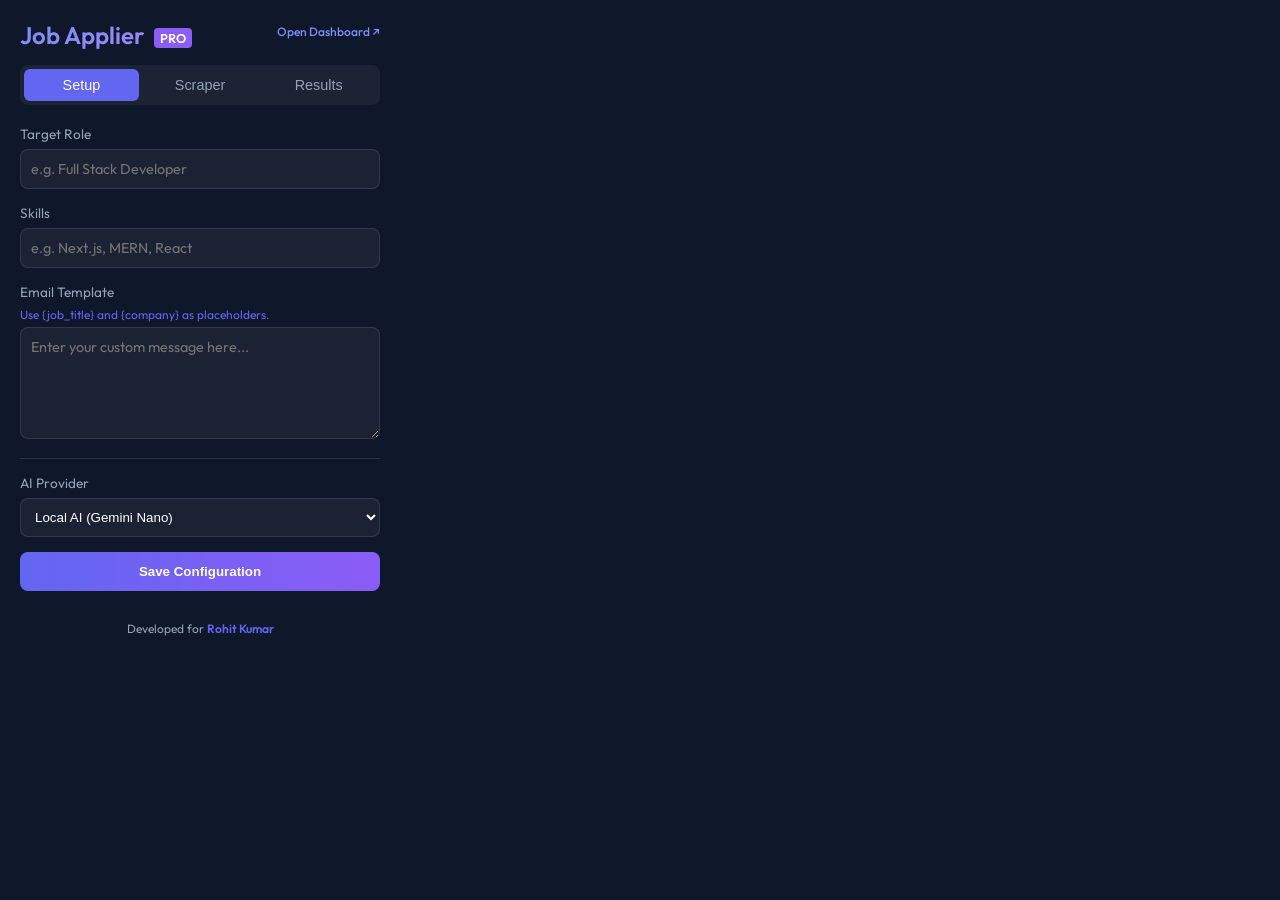
==== popup/popup.html @ cae31418 "init" ====
<!DOCTYPE html>
<html lang="en">
<head>
  <meta charset="UTF-8">
  <meta name="viewport" content="width=device-width, initial-scale=1.0">
  <title>Rohit's Job Applier</title>
  <link rel="stylesheet" href="popup.css">
  <link href="https://fonts.googleapis.com/css2?family=Outfit:wght@300;400;600&display=swap" rel="stylesheet">
</head>
<body>
  <div class="container">
    <header>
      <h1>Job Applier <span>PRO</span></h1>
      <div class="header-actions">
        <a href="../src/dashboard/index.html" target="_blank" class="dashboard-link">Open Dashboard ↗</a>
      </div>
      <div class="tabs">
        <button class="tab-btn active" data-tab="setup">Setup</button>
        <button class="tab-btn" data-tab="scraper">Scraper</button>
        <button class="tab-btn" data-tab="results">Results</button>
      </div>
    </header>

    <main>
      <!-- Setup Tab -->
      <section id="setup" class="tab-content active">
        <div class="input-group">
          <label for="role">Target Role</label>
          <input type="text" id="role" placeholder="e.g. Full Stack Developer">
        </div>
        <div class="input-group">
          <label for="skills">Skills</label>
          <input type="text" id="skills" placeholder="e.g. Next.js, MERN, React">
        </div>
        <div class="input-group">
          <label for="template">Email Template</label>
          <div class="helper-text">Use {job_title} and {company} as placeholders.</div>
          <textarea id="template" rows="5" placeholder="Enter your custom message here..."></textarea>
        </div>

        <!-- AI Config Section -->
        <div class="ai-config-group" style="padding-top: 15px; border-top: 1px solid rgba(255,255,255,0.1); margin-top: 15px;">
          <div class="input-group">
            <label for="ai-provider">AI Provider</label>
            <select id="ai-provider" style="width: 100%; background: var(--glass); border: 1px solid rgba(255,255,255,0.1); border-radius: 8px; padding: 10px; color: white;">
              <option value="gemini">Local AI (Gemini Nano)</option>
              <option value="openai">Cloud AI (ChatGPT)</option>
            </select>
          </div>
          <div id="openai-settings" class="hidden">
            <div class="input-group">
              <label for="openai-key">OpenAI API Key</label>
              <input type="password" id="openai-key" placeholder="sk-...">
            </div>
          </div>
        </div>

        <button id="save-settings" class="primary-btn">Save Configuration</button>
      </section>

      <!-- Scraper Tab -->
      <section id="scraper" class="tab-content">
        <div class="status-card">
          <div class="status-icon">🚀</div>
          <div class="status-info">
            <h3>Ready to Launch</h3>
            <p>Enter role & skills in Setup first, then click below to start scraping LinkedIn.</p>
          </div>
        </div>
        <button id="start-search" class="primary-btn">Start Search & Scrape</button>
        <div id="scraping-progress" class="progress-bar-container hidden">
          <div class="progress-bar"></div>
          <div class="live-status" style="font-size: 0.8rem; color: var(--primary); margin-top: 5px; font-weight: 600;">Initializing AI...</div>
          <p>Posts Analyzed: <span id="found-count">0</span></p>
        </div>
      </section>

      <!-- Results Tab -->
      <section id="results" class="tab-content">
        <div class="results-header">
           <button id="clear-leads" class="danger-btn">Clear All Results</button>
        </div>
        <div class="table-container">
          <table id="results-table">
            <thead>
              <tr>
                <th>Company</th>
                <th>Role</th>
                <th>Email</th>
                <th>Action</th>
              </tr>
            </thead>
            <tbody>
              <!-- Results populated here -->
            </tbody>
          </table>
          <div id="no-results" class="empty-state">
            No leads found yet. Start scraping!
          </div>
        </div>
      </section>
    </main>

    <footer>
      <p>Developed for <span>Rohit Kumar</span></p>
    </footer>
  </div>
  <script src="popup.js"></script>
</body>
</html>
---- popup/popup.css ----
:root {
  --primary: #6366f1;
  --primary-hover: #4f46e5;
  --bg-dark: #0f172a;
  --card-bg: rgba(30, 41, 59, 0.7);
  --text-main: #f8fafc;
  --text-dim: #94a3b8;
  --accent: #8b5cf6;
  --glass: rgba(255, 255, 255, 0.05);
}

* {
  box-sizing: border-box;
  margin: 0;
  padding: 0;
}

body {
  width: 400px;
  background-color: var(--bg-dark);
  color: var(--text-main);
  font-family: 'Outfit', sans-serif;
  overflow-x: hidden;
}

.container {
  padding: 20px;
  display: flex;
  flex-direction: column;
  gap: 20px;
}

header {
  position: relative;
}

.header-actions {
  position: absolute;
  top: 0;
  right: 0;
}

.dashboard-link {
  font-size: 0.75rem;
  color: #818cf8;
  text-decoration: none;
  font-weight: 500;
  transition: opacity 0.2s;
}

.dashboard-link:hover {
  text-decoration: underline;
  opacity: 0.8;
}

header h1 {
  font-size: 1.5rem;
  font-weight: 600;
  margin-bottom: 15px;
  background: linear-gradient(to right, #818cf8, #c084fc);
  -webkit-background-clip: text;
  -webkit-text-fill-color: transparent;
}

header h1 span {
  font-size: 0.8rem;
  vertical-align: middle;
  background: var(--accent);
  color: white;
  -webkit-text-fill-color: white;
  padding: 2px 6px;
  border-radius: 4px;
  margin-left: 5px;
}

.tabs {
  display: flex;
  background: var(--glass);
  padding: 4px;
  border-radius: 8px;
  gap: 4px;
}

.tab-btn {
  flex: 1;
  background: transparent;
  border: none;
  color: var(--text-dim);
  padding: 8px;
  border-radius: 6px;
  cursor: pointer;
  font-size: 0.9rem;
  transition: all 0.2s;
}

.tab-btn.active {
  background: var(--primary);
  color: white;
}

main {
  min-height: 300px;
}

.tab-content {
  display: none;
  animation: fadeIn 0.3s ease;
}

.tab-content.active {
  display: block;
}

@keyframes fadeIn {
  from { opacity: 0; transform: translateY(5px); }
  to { opacity: 1; transform: translateY(0); }
}

.input-group {
  margin-bottom: 15px;
}

label {
  display: block;
  font-size: 0.85rem;
  color: var(--text-dim);
  margin-bottom: 6px;
}

input, textarea {
  width: 100%;
  background: var(--glass);
  border: 1px solid rgba(255, 255, 255, 0.1);
  border-radius: 8px;
  padding: 10px;
  color: white;
  font-size: 0.9rem;
  font-family: inherit;
}

input:focus, textarea:focus {
  outline: none;
  border-color: var(--primary);
  box-shadow: 0 0 0 2px rgba(99, 102, 241, 0.2);
}

.helper-text {
  font-size: 0.75rem;
  color: #6366f1;
  margin-bottom: 5px;
}

.primary-btn {
  width: 100%;
  background: linear-gradient(to right, var(--primary), var(--accent));
  color: white;
  border: none;
  padding: 12px;
  border-radius: 8px;
  font-weight: 600;
  cursor: pointer;
  transition: opacity 0.2s;
}

.primary-btn:hover {
  opacity: 0.9;
}

.status-card {
  background: var(--card-bg);
  border-radius: 12px;
  padding: 20px;
  display: flex;
  align-items: center;
  gap: 15px;
  margin-bottom: 20px;
  border: 1px solid rgba(255, 255, 255, 0.1);
}

.status-icon {
  font-size: 2rem;
}

.status-info h3 {
  font-size: 1rem;
  margin-bottom: 4px;
}

.status-info p {
  font-size: 0.8rem;
  color: var(--text-dim);
}

.progress-bar-container {
  margin-top: 20px;
  text-align: center;
}

.progress-bar {
  height: 6px;
  background: var(--glass);
  border-radius: 3px;
  overflow: hidden;
  margin-bottom: 10px;
  position: relative;
}

.progress-bar::after {
  content: '';
  position: absolute;
  top: 0;
  left: 0;
  height: 100%;
  width: 50%;
  background: var(--primary);
  animation: loading 2s infinite ease-in-out;
}

@keyframes loading {
  0% { transform: translateX(-100%); }
  100% { transform: translateX(200%); }
}

.table-container {
  max-height: 400px;
  overflow-y: auto;
}

table {
  width: 100%;
  border-collapse: collapse;
  font-size: 0.85rem;
}

th {
  text-align: left;
  color: var(--text-dim);
  padding: 10px;
  border-bottom: 1px solid rgba(255, 255, 255, 0.1);
}

td {
  padding: 12px 10px;
  border-bottom: 1px solid rgba(255, 255, 255, 0.05);
}

.action-btn {
  background: rgba(99, 102, 241, 0.15);
  color: #818cf8;
  border: none;
  padding: 5px 10px;
  border-radius: 4px;
  cursor: pointer;
  font-weight: 600;
}

.action-btn:hover {
  background: var(--primary);
  color: white;
}

.empty-state {
  text-align: center;
  padding: 40px 20px;
  color: var(--text-dim);
  font-style: italic;
}

footer {
  margin-top: 10px;
  text-align: center;
  font-size: 0.75rem;
  color: var(--text-dim);
}

footer span {
  color: var(--primary);
  font-weight: 600;
}

.hidden {
  display: none;
}
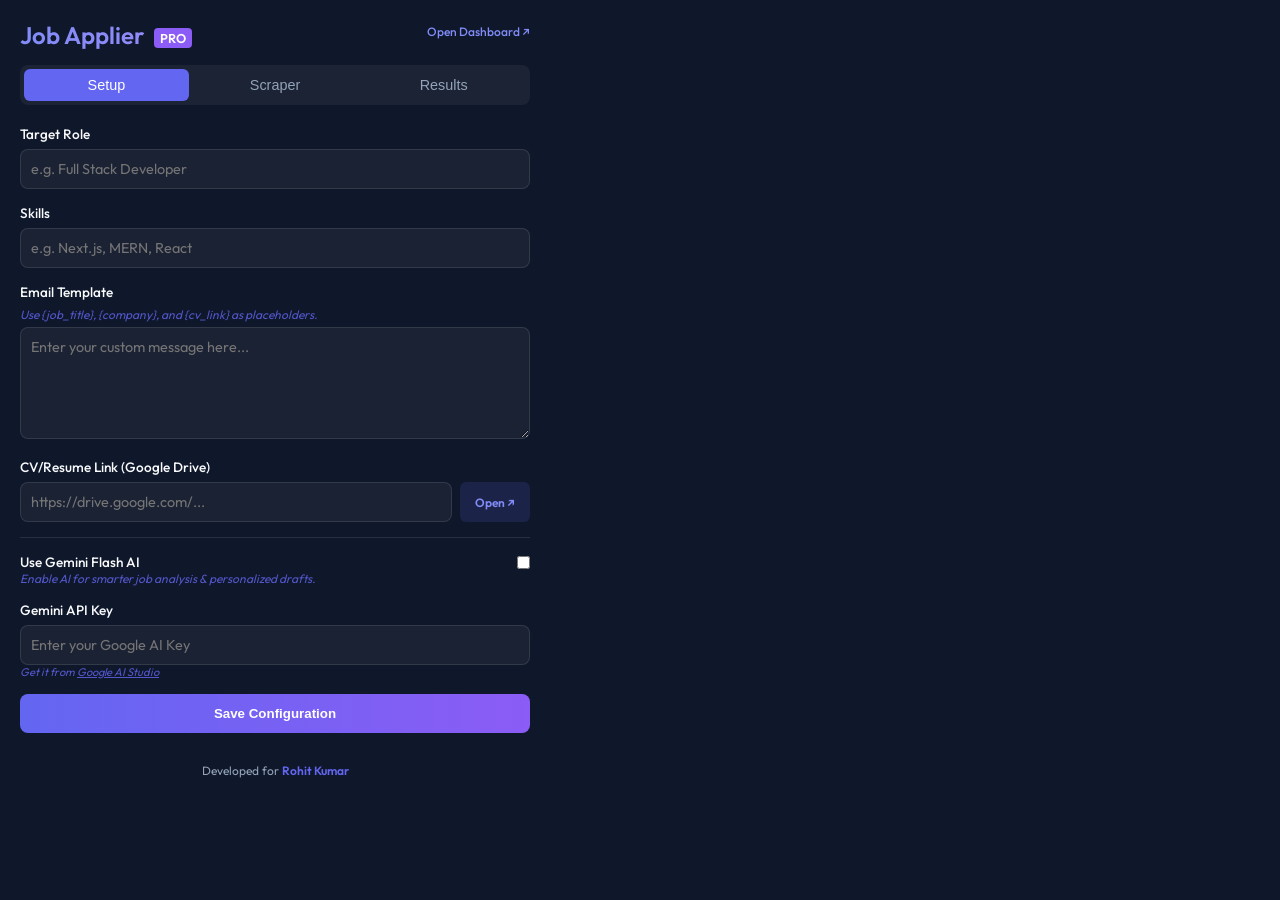
==== commit 5d3024a1: "🚀 Modernized Job Applier: Gemini Flash AI integration, CV Link validation, Time Filters, and Premium" ====
--- a/popup/popup.html
+++ b/popup/popup.html
@@ -34,23 +34,31 @@
         </div>
         <div class="input-group">
           <label for="template">Email Template</label>
-          <div class="helper-text">Use {job_title} and {company} as placeholders.</div>
+          <div class="helper-text">Use {job_title}, {company}, and {cv_link} as placeholders.</div>
           <textarea id="template" rows="5" placeholder="Enter your custom message here..."></textarea>
+        </div>
+        <div class="input-group">
+          <label for="cv-link">CV/Resume Link (Google Drive)</label>
+          <div style="display: flex; gap: 8px;">
+            <input type="text" id="cv-link" placeholder="https://drive.google.com/..." style="flex: 1;">
+            <a id="open-cv" href="#" target="_blank" class="action-btn" style="display: flex; align-items: center; justify-content: center; text-decoration: none; padding: 0 15px;">Open ↗</a>
+          </div>
         </div>
 
         <!-- AI Config Section -->
         <div class="ai-config-group" style="padding-top: 15px; border-top: 1px solid rgba(255,255,255,0.1); margin-top: 15px;">
           <div class="input-group">
-            <label for="ai-provider">AI Provider</label>
-            <select id="ai-provider" style="width: 100%; background: var(--glass); border: 1px solid rgba(255,255,255,0.1); border-radius: 8px; padding: 10px; color: white;">
-              <option value="gemini">Local AI (Gemini Nano)</option>
-              <option value="openai">Cloud AI (ChatGPT)</option>
-            </select>
+            <div style="display: flex; align-items: center; justify-content: space-between;">
+              <label for="use-ai" style="margin-bottom: 0;">Use Gemini Flash AI</label>
+              <input type="checkbox" id="use-ai" style="width: auto; margin: 0;">
+            </div>
+            <div class="helper-text">Enable AI for smarter job analysis & personalized drafts.</div>
           </div>
-          <div id="openai-settings" class="hidden">
+          <div id="gemini-settings">
             <div class="input-group">
-              <label for="openai-key">OpenAI API Key</label>
-              <input type="password" id="openai-key" placeholder="sk-...">
+              <label for="gemini-key">Gemini API Key</label>
+              <input type="password" id="gemini-key" placeholder="Enter your Google AI Key">
+              <div class="helper-text" style="font-size: 0.7rem;">Get it from <a href="https://aistudio.google.com/" target="_blank" style="color: var(--primary);">Google AI Studio</a></div>
             </div>
           </div>
         </div>
@@ -60,6 +68,15 @@
 
       <!-- Scraper Tab -->
       <section id="scraper" class="tab-content">
+        <div class="input-group">
+          <label for="time-filter">Search Results From</label>
+          <select id="time-filter" style="width: 100%; background: var(--glass); border: 1px solid rgba(255,255,255,0.1); border-radius: 8px; padding: 10px; color: rgb(23, 59, 160);">
+            <option value="past-24h">Past 24 Hours</option>
+            <option value="past-week" selected>Past Week</option>
+            <option value="past-month">Past Month</option>
+            <option value="all">All Time</option>
+          </select>
+        </div>
         <div class="status-card">
           <div class="status-icon">🚀</div>
           <div class="status-info">
@@ -68,6 +85,7 @@
           </div>
         </div>
         <button id="start-search" class="primary-btn">Start Search & Scrape</button>
+        <button id="stop-search" class="danger-btn hidden">Stop Scraping</button>
         <div id="scraping-progress" class="progress-bar-container hidden">
           <div class="progress-bar"></div>
           <div class="live-status" style="font-size: 0.8rem; color: var(--primary); margin-top: 5px; font-weight: 600;">Initializing AI...</div>
@@ -77,13 +95,15 @@
 
       <!-- Results Tab -->
       <section id="results" class="tab-content">
-        <div class="results-header">
-           <button id="clear-leads" class="danger-btn">Clear All Results</button>
+        <div class="results-header" style="display: flex; justify-content: space-between; align-items: center; margin-bottom: 15px;">
+           <span style="font-size: 0.85rem; color: var(--text-dim);">Found <b id="found-count" style="color: var(--primary);">0</b> potential leads</span>
+           <button id="clear-leads" class="danger-btn" style="padding: 6px 12px; font-size: 0.75rem;">Clear All</button>
         </div>
         <div class="table-container">
           <table id="results-table">
             <thead>
               <tr>
+                <th style="width: 40px;">S.No</th>
                 <th>Company</th>
                 <th>Role</th>
                 <th>Email</th>
--- a/popup/popup.css
+++ b/popup/popup.css
@@ -16,7 +16,7 @@
 }
 
 body {
-  width: 400px;
+  width: 550px;
   background-color: var(--bg-dark);
   color: var(--text-main);
   font-family: 'Outfit', sans-serif;
@@ -248,15 +248,51 @@
   background: rgba(99, 102, 241, 0.15);
   color: #818cf8;
   border: none;
-  padding: 5px 10px;
-  border-radius: 4px;
+  padding: 6px 12px;
+  border-radius: 6px;
   cursor: pointer;
   font-weight: 600;
+  font-size: 0.75rem;
+  transition: all 0.2s;
+  white-space: nowrap;
 }
 
 .action-btn:hover {
   background: var(--primary);
   color: white;
+  transform: translateY(-1px);
+}
+
+.action-btn.sent {
+  background: rgba(16, 185, 129, 0.1);
+  color: #10b981;
+  cursor: default;
+}
+
+.action-btn.sent:hover {
+  transform: none;
+}
+
+.table-container {
+  max-height: 400px;
+  overflow-y: auto;
+  border-radius: 12px;
+  background: rgba(0, 0, 0, 0.2);
+  margin-top: 10px;
+}
+
+tr:hover {
+  background: rgba(255, 255, 255, 0.02);
+}
+
+.input-group label {
+  color: var(--text-main);
+  font-weight: 500;
+}
+
+.helper-text {
+  opacity: 0.8;
+  font-style: italic;
 }
 
 .empty-state {
